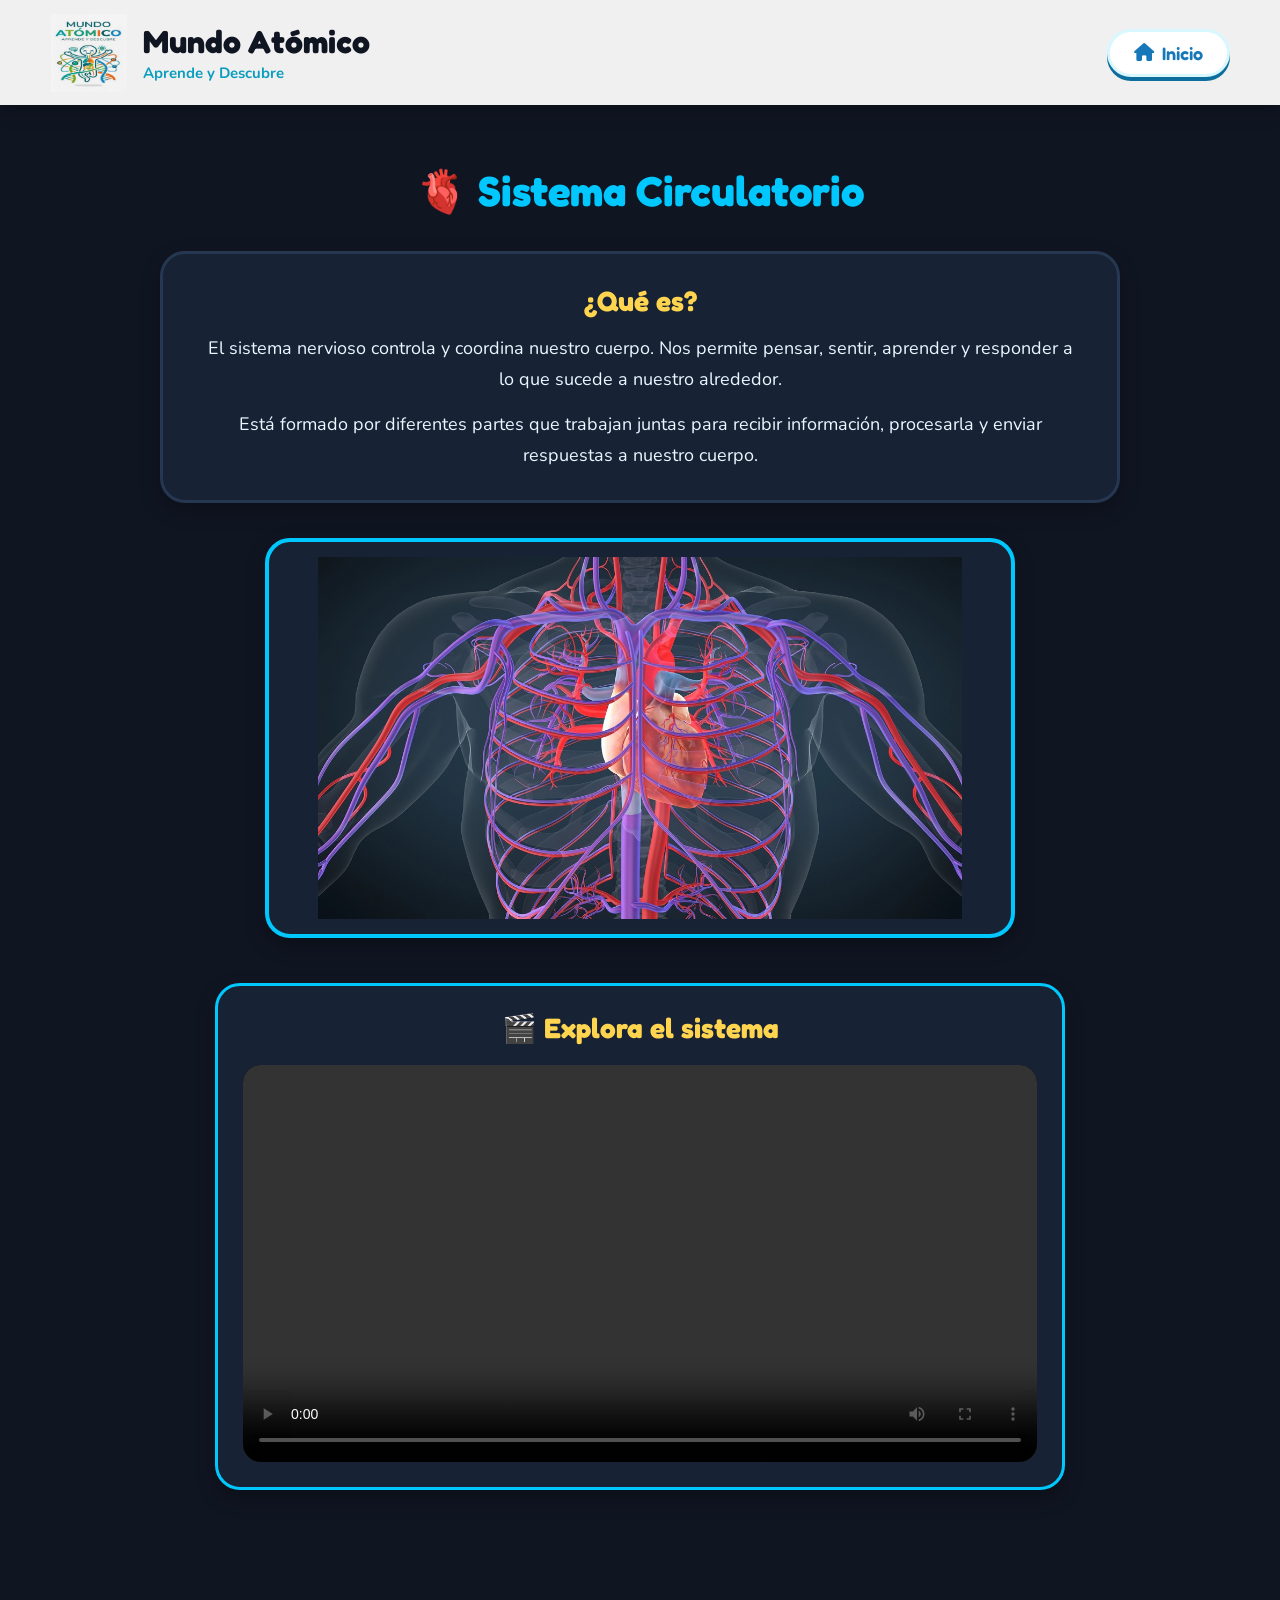
==== circulatorio.html @ d59345c0 "Add files via upload" ====
<!DOCTYPE html>
<html lang="es">

<head>

    <meta charset="UTF-8">

    <meta name="viewport" content="width=device-width, initial-scale=1.0">

    <title>Sistema Circulatorio | Mundo Atómico</title>

    <link rel="stylesheet" href="circulatorio.css">

    <!-- Font Awesome -->
    <link rel="stylesheet"
        href="https://cdnjs.cloudflare.com/ajax/libs/font-awesome/6.5.2/css/all.min.css">

    <!-- Fuentes -->
    <link rel="preconnect" href="https://fonts.googleapis.com">

    <link rel="preconnect"
        href="https://fonts.gstatic.com"
        crossorigin>

    <link href="https://fonts.googleapis.com/css2?family=Fredoka:wght@400;500;600;700&family=Nunito:wght@400;500;600;700;800&display=swap"
        rel="stylesheet">

</head>


<body>


<!-- =========================================
                HEADER
========================================= -->

<header>

    <!-- Logo -->

    <div class="logo">

        <img
            src="Imagenes/Mundo Atomico Logo.jpeg"
            alt="Logo de Mundo Atómico"
        >

        <div class="titulo">

            <h1>Mundo Atómico</h1>

            <p>Aprende y Descubre</p>

        </div>

    </div>


    <!-- Botón Inicio -->

    <a href="index.html" class="boton-inicio">

        <i class="fa-solid fa-house"></i>

        Inicio

    </a>


</header>



<!-- =========================================
             CONTENIDO PRINCIPAL
========================================= -->

<main class="contenido-sistema">


    <!-- Título -->

    <h2>🫀 Sistema Circulatorio</h2>


    <!-- Descripción -->

    <section class="descripcion-sistema">

        <h3>¿Qué es?</h3>

        <p>

            El sistema nervioso controla y coordina nuestro cuerpo.
            Nos permite pensar, sentir, aprender y responder a lo que
            sucede a nuestro alrededor.

        </p>

        <p>

            Está formado por diferentes partes que trabajan juntas
            para recibir información, procesarla y enviar respuestas
            a nuestro cuerpo.

        </p>

    </section>


    <!-- Espacio para imagen -->

    <section class="imagen-sistema">

        <img
            src="Imagenes/Sistema-circulatorio.jpg"
            alt="Sistema Nervioso"
        >

    </section>

    <section class="recurso-sistema">

    <h3>🎬 Explora el sistema</h3>

    <div class="video-contenedor">

        <video controls>
            <source src="Imagenes/EL SISTEMA CIRCULATORIO _ Vídeos Educativos para Niños de Primaria _ Happy Learning.mp4" type="video/mp4">

            Tu navegador no puede reproducir este video.
        </video>

    </div>

</section>


</main>


</body>

</html>
---- circulatorio.css ----
/* =========================================
        CONFIGURACIÓN GENERAL
========================================= */

* {
    margin: 0;
    padding: 0;
    box-sizing: border-box;
}


body {

    background: #101522;

    color: white;

    font-family: 'Nunito', Arial, sans-serif;

    overflow-x: hidden;

}


/* =========================================
                HEADER
========================================= */

header{

    width: 100%;

    height: 105px;

    background: #F0F0F0;

    display: flex;

    align-items: center;

    justify-content: space-between;

    padding: 10px 50px;

    box-shadow:
        0 4px 18px rgba(0,0,0,.3);

    position: sticky;

    top: 0;

    z-index: 1000;

}


/* =========================================
             LOGO + TÍTULO
========================================= */

.logo{

    display: flex;

    align-items: center;

}


.logo img{

    width: 78px;

    height: 78px;

    object-fit: contain;

    margin-right: 15px;

}


.titulo h1{

    font-family: 'Fredoka', sans-serif;

    color: #101522;

    font-size: 32px;

}


.titulo p{

    font-family: 'Nunito', sans-serif;

    color: #0D9DBE;

    font-size: 15px;

    font-weight: 700;

    margin-top: 2px;

}


/* =========================================
                BOTÓN INICIO
========================================= */

.boton-inicio {

    display: flex;

    align-items: center;

    justify-content: center;

    gap: 8px;

    padding: 10px 24px;

    background: white;

    color: #1678B8;

    text-decoration: none;

    font-family: 'Fredoka', sans-serif;

    font-size: 18px;

    font-weight: 600;

    border-radius: 25px;

    border: 3px solid #D9F7FF;

    box-shadow:
        0 4px 0 #0D6E9E;

    transition: all 0.2s ease;

}


.boton-inicio:hover {

    background: #FFD54F;

    color: #172033;

    border-color: #E8B600;

    transform: translateY(-3px);

    box-shadow:
        0 7px 0 #B88600;

}


.boton-inicio:active {

    transform: translateY(1px);

    box-shadow:
        0 2px 0 #B88600;

}


/* =========================================
           CONTENIDO PRINCIPAL
========================================= */

.contenido-sistema {

    width: 90%;

    max-width: 1000px;

    margin: 0 auto;

    padding: 60px 20px 80px;

    text-align: center;

}


/* =========================================
                 TÍTULO
========================================= */

.contenido-sistema > h2 {

    font-family: 'Fredoka', sans-serif;

    font-size: 42px;

    color: #00C8FF;

    margin-bottom: 35px;

}


/* =========================================
              DESCRIPCIÓN
========================================= */

.descripcion-sistema {

    background: #182235;

    border: 3px solid #263751;

    border-radius: 25px;

    padding: 30px 35px;

    margin-bottom: 35px;

    box-shadow:
        0 8px 20px rgba(0, 0, 0, 0.25);

}


.descripcion-sistema h3 {

    font-family: 'Fredoka', sans-serif;

    font-size: 28px;

    color: #FFD54F;

    margin-bottom: 15px;

}


.descripcion-sistema p {

    color: #EAF7FF;

    font-size: 18px;

    line-height: 1.7;

    margin-bottom: 15px;

}


.descripcion-sistema p:last-child {

    margin-bottom: 0;

}


/* =========================================
              ESPACIO PARA IMAGEN
========================================= */

.imagen-sistema {

    width: 100%;

    max-width: 750px;

    height: 400px;

    margin: 0 auto 45px;

    padding: 15px;

    background: #182235;

    border: 4px solid #00C8FF;

    border-radius: 25px;

    display: flex;

    align-items: center;

    justify-content: center;

    overflow: hidden;

    box-shadow:
        0 8px 20px rgba(0, 0, 0, 0.3);

}


.imagen-sistema img {

    width: 100%;

    height: 100%;

    object-fit: contain;

    border-radius: 15px;

    transition: transform 0.3s ease;

}


.imagen-sistema img:hover {

    transform: scale(1.04);

}


/* =========================================
              INFORMACIÓN EXTRA
========================================= */

.informacion-extra {

    background: #182235;

    border: 3px solid #FFD54F;

    border-radius: 25px;

    padding: 30px;

    box-shadow:
        0 8px 20px rgba(0, 0, 0, 0.25);

}


.informacion-extra h3 {

    font-family: 'Fredoka', sans-serif;

    font-size: 28px;

    color: #FFD54F;

    margin-bottom: 15px;

}


.informacion-extra p {

    font-size: 18px;

    line-height: 1.7;

    color: #EAF7FF;

}


/* =========================================
              RESPONSIVE
========================================= */

@media (max-width: 700px) {

    header {

        padding: 12px 20px;

    }


    .logo img {

        width: 55px;

        height: 55px;

    }


    .titulo h1 {

        font-size: 25px;

    }


    .titulo p {

        font-size: 13px;

    }


    .boton-inicio {

        padding: 8px 15px;

        font-size: 15px;

    }


    .contenido-sistema {

        width: 95%;

        padding-top: 40px;

    }


    .contenido-sistema > h2 {

        font-size: 32px;

    }


    .descripcion-sistema {

        padding: 25px 20px;

    }


    .descripcion-sistema p {

        font-size: 16px;

    }


    .imagen-sistema {

        height: 280px;

    }

}


@media (max-width: 500px) {

    header {

        flex-direction: column;

        gap: 12px;

        text-align: center;

    }


    .logo {

        justify-content: center;

    }


    .contenido-sistema > h2 {

        font-size: 28px;

    }


    .imagen-sistema {

        height: 230px;

    }

}

/* =========================================
            MODELO 3D
========================================= */

.modelo-3d {
    width: 100%;
    max-width: 850px;

    margin: 40px auto;

    padding: 25px;

    background: #182235;

    border: 3px solid #00C8FF;

    border-radius: 25px;

    box-shadow: 0 8px 20px rgba(0, 0, 0, 0.3);

    text-align: center;
}

.modelo-3d h3 {
    font-family: 'Fredoka', sans-serif;

    color: #FFD54F;

    font-size: 27px;

    margin-bottom: 20px;
}

.modelo-3d iframe {
    width: 100%;

    height: 500px;

    border: none;

    border-radius: 18px;

    background: white;
}

/* =========================================
          VIDEO / MODELO 3D
========================================= */

.recurso-sistema {

    width: 100%;
    max-width: 850px;

    margin: 40px auto;

    padding: 25px;

    background: #182235;

    border: 3px solid #00C8FF;

    border-radius: 25px;

    box-shadow: 0 8px 20px rgba(0, 0, 0, 0.3);

    text-align: center;
}


.recurso-sistema h3 {

    font-family: 'Fredoka', sans-serif;

    color: #FFD54F;

    font-size: 28px;

    margin-bottom: 20px;
}


/* VIDEO */

.video-contenedor {

    width: 100%;

    border-radius: 18px;

    overflow: hidden;

    background: #000;

}


.video-contenedor video {

    display: block;

    width: 100%;

    max-height: 500px;

    object-fit: contain;
}
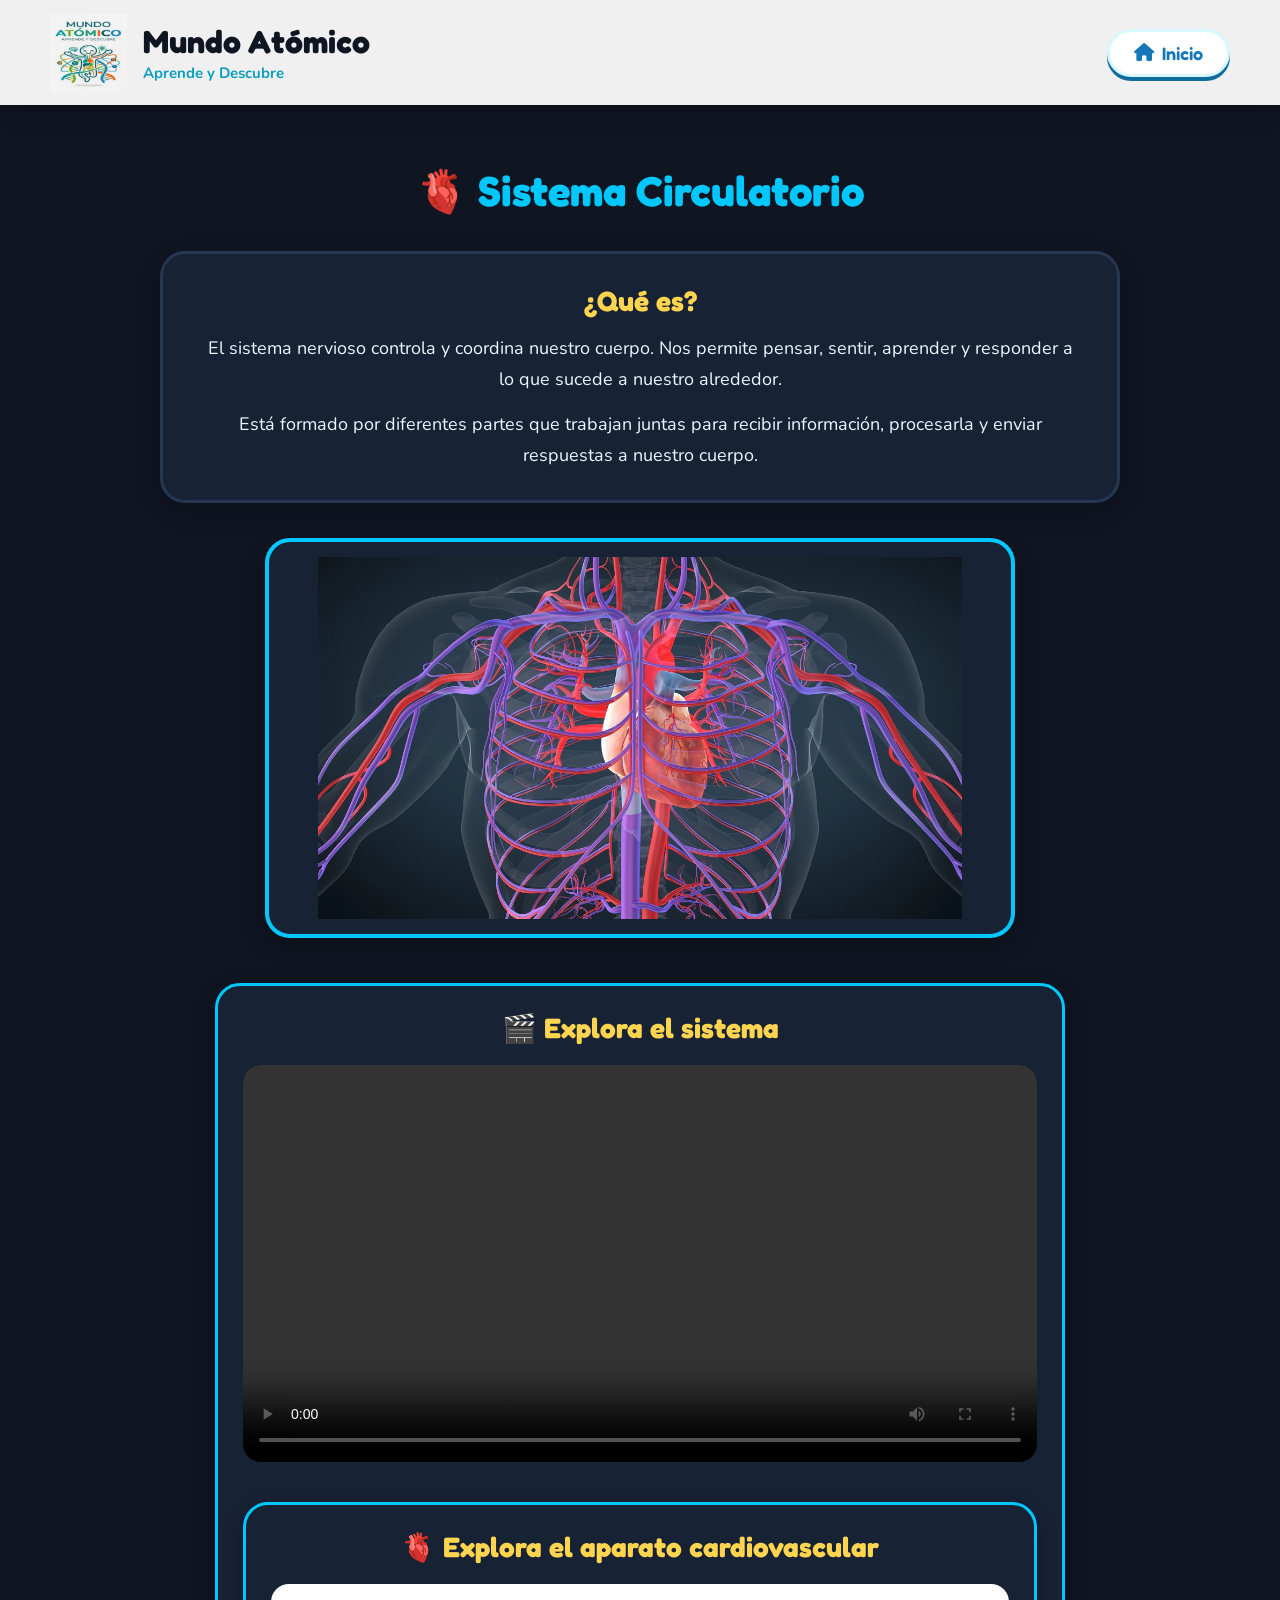
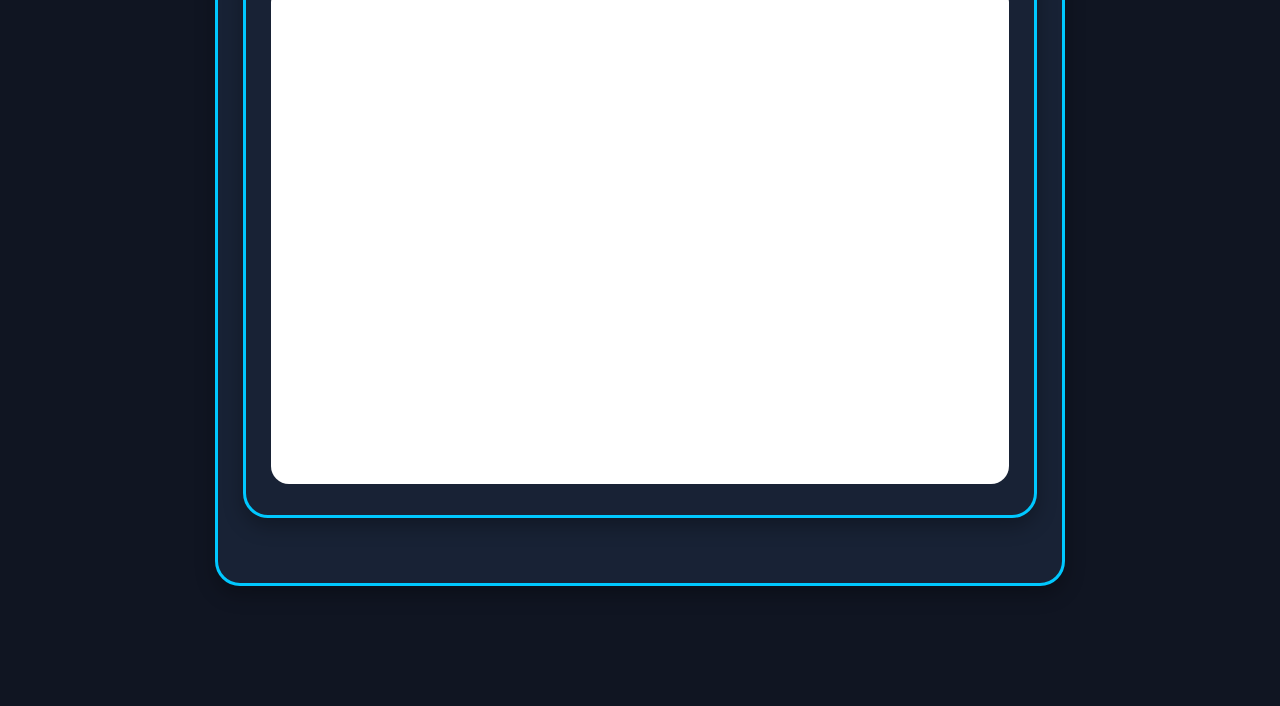
==== commit fd189069: "Add files via upload" ====
--- a/circulatorio.html
+++ b/circulatorio.html
@@ -134,6 +134,16 @@
 
     </div>
 
+    <section class="modelo-3d">
+
+    <h3>🫀 Explora el aparato cardiovascular</h3>
+
+    <iframe
+        src="https://www.msdmanuals.com/es/hogar/multimedia/3dmodel/aparato-cardiovascular"
+        title="Modelo 3D del aparato cardiovascular"
+        allowfullscreen>
+    </iframe>
+
 </section>
 
 
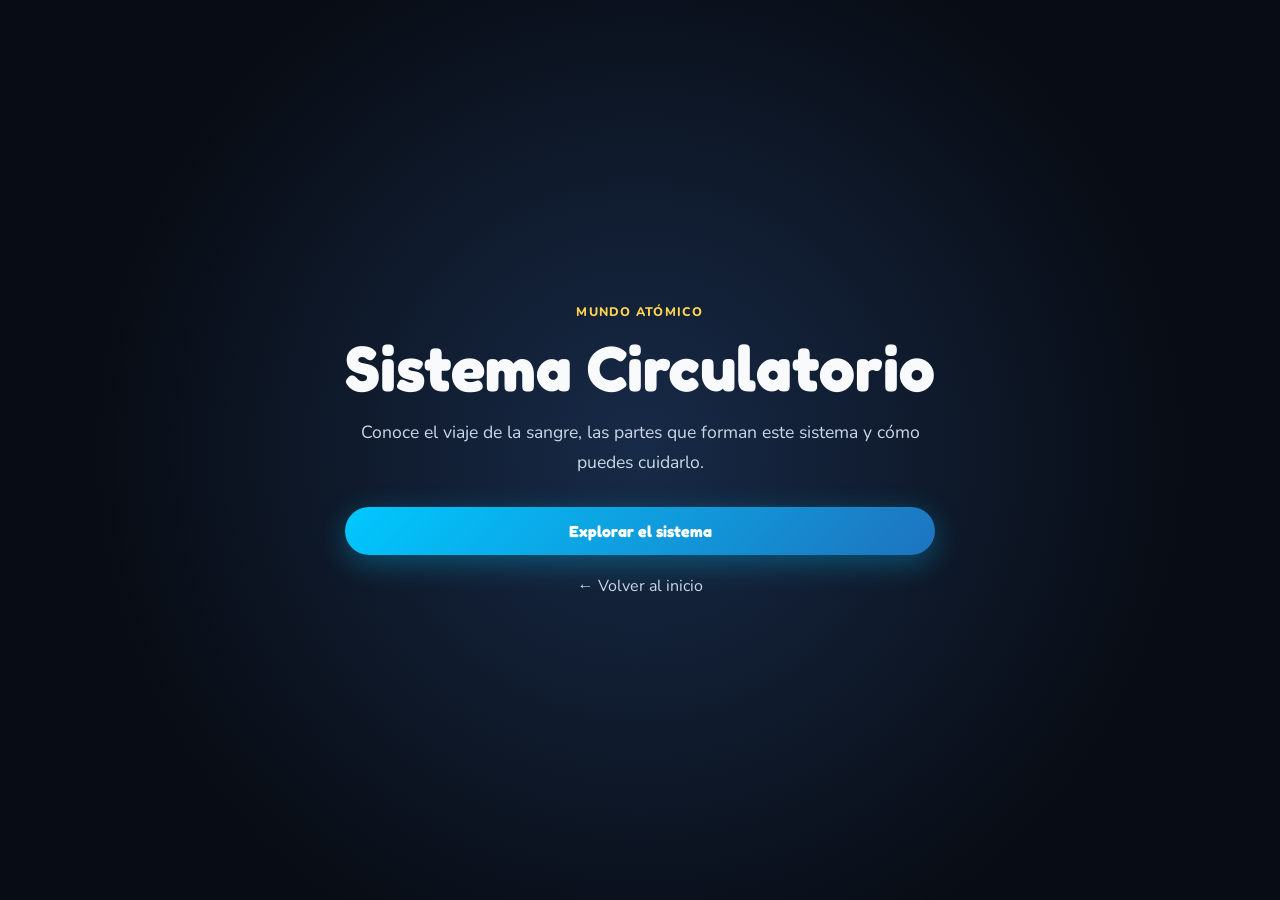
==== commit f5f2d8a9: "Add files via upload" ====
--- a/circulatorio.html
+++ b/circulatorio.html
@@ -1,155 +1,169 @@
-<!DOCTYPE html>
-<html lang="es">
-
-<head>
-
-    <meta charset="UTF-8">
-
-    <meta name="viewport" content="width=device-width, initial-scale=1.0">
-
-    <title>Sistema Circulatorio | Mundo Atómico</title>
-
-    <link rel="stylesheet" href="circulatorio.css">
-
-    <!-- Font Awesome -->
-    <link rel="stylesheet"
-        href="https://cdnjs.cloudflare.com/ajax/libs/font-awesome/6.5.2/css/all.min.css">
-
-    <!-- Fuentes -->
-    <link rel="preconnect" href="https://fonts.googleapis.com">
-
-    <link rel="preconnect"
-        href="https://fonts.gstatic.com"
-        crossorigin>
-
-    <link href="https://fonts.googleapis.com/css2?family=Fredoka:wght@400;500;600;700&family=Nunito:wght@400;500;600;700;800&display=swap"
-        rel="stylesheet">
-
-</head>
-
-
-<body>
-
-
-<!-- =========================================
-                HEADER
-========================================= -->
-
-<header>
-
-    <!-- Logo -->
-
-    <div class="logo">
-
-        <img
-            src="Imagenes/Mundo Atomico Logo.jpeg"
-            alt="Logo de Mundo Atómico"
-        >
-
-        <div class="titulo">
-
-            <h1>Mundo Atómico</h1>
-
-            <p>Aprende y Descubre</p>
-
-        </div>
-
-    </div>
-
-
-    <!-- Botón Inicio -->
-
-    <a href="index.html" class="boton-inicio">
-
-        <i class="fa-solid fa-house"></i>
-
-        Inicio
-
-    </a>
-
-
-</header>
-
-
-
-<!-- =========================================
-             CONTENIDO PRINCIPAL
-========================================= -->
-
-<main class="contenido-sistema">
-
-
-    <!-- Título -->
-
-    <h2>🫀 Sistema Circulatorio</h2>
-
-
-    <!-- Descripción -->
-
-    <section class="descripcion-sistema">
-
-        <h3>¿Qué es?</h3>
-
-        <p>
-
-            El sistema nervioso controla y coordina nuestro cuerpo.
-            Nos permite pensar, sentir, aprender y responder a lo que
-            sucede a nuestro alrededor.
-
-        </p>
-
-        <p>
-
-            Está formado por diferentes partes que trabajan juntas
-            para recibir información, procesarla y enviar respuestas
-            a nuestro cuerpo.
-
-        </p>
-
-    </section>
-
-
-    <!-- Espacio para imagen -->
-
-    <section class="imagen-sistema">
-
-        <img
-            src="Imagenes/Sistema-circulatorio.jpg"
-            alt="Sistema Nervioso"
-        >
-
-    </section>
-
-    <section class="recurso-sistema">
-
-    <h3>🎬 Explora el sistema</h3>
-
-    <div class="video-contenedor">
-
-        <video controls>
-            <source src="Imagenes/EL SISTEMA CIRCULATORIO _ Vídeos Educativos para Niños de Primaria _ Happy Learning.mp4" type="video/mp4">
-
-            Tu navegador no puede reproducir este video.
-        </video>
-
-    </div>
-
-    <section class="modelo-3d">
-
-    <h3>🫀 Explora el aparato cardiovascular</h3>
-
-    <iframe
-        src="https://www.msdmanuals.com/es/hogar/multimedia/3dmodel/aparato-cardiovascular"
-        title="Modelo 3D del aparato cardiovascular"
-        allowfullscreen>
-    </iframe>
-
-</section>
-
-
-</main>
-
-
-</body>
-
+<!DOCTYPE html>
+<html lang="es">
+<head>
+    <meta charset="UTF-8">
+    <meta name="viewport" content="width=device-width, initial-scale=1.0">
+    <title>Sistema Circulatorio | Mundo Atómico</title>
+    <link rel="stylesheet" href="circulatorio.css">
+    <link rel="preconnect" href="https://fonts.googleapis.com">
+    <link rel="preconnect" href="https://fonts.gstatic.com" crossorigin>
+    <link href="https://fonts.googleapis.com/css2?family=Fredoka:wght@400;500;600;700&family=Nunito:wght@400;600;700;800&display=swap" rel="stylesheet">
+</head>
+<body>
+    <section id="welcome-screen" aria-labelledby="welcome-title">
+        <p class="eyebrow">Mundo Atómico</p>
+        <h1 id="welcome-title">Sistema Circulatorio</h1>
+        <p>Conoce el viaje de la sangre, las partes que forman este sistema y cómo puedes cuidarlo.</p>
+        <button class="btn-launch" type="button" onclick="openCirculatorySystem()">Explorar el sistema</button>
+        <a class="home-link" href="index.html">← Volver al inicio</a>
+    </section>
+
+    <main id="main-interface" aria-hidden="true">
+        <header class="site-header">
+            <a class="brand" href="index.html">
+                <img src="Imagenes/Mundo Atomico Logo.jpeg" alt="">
+                <span>
+                    <strong>Mundo Atómico</strong>
+                    <small>Aprende y descubre</small>
+                </span>
+            </a>
+
+            <a class="btn-home" href="index.html">Inicio</a>
+        </header>
+
+        <div class="content-body">
+            <section class="title-block full-width">
+                <p class="eyebrow">Sistema del cuerpo humano</p>
+                <h1>🫀 Sistema Circulatorio</h1>
+                <p>Una red de transporte que lleva oxígeno y nutrientes a cada parte de tu cuerpo.</p>
+            </section>
+
+            <section class="card">
+                <h2>¿Qué es?</h2>
+                <p>
+                    Es el sistema formado por el corazón, la sangre y los vasos sanguíneos.
+                    Trabajan en equipo para transportar sustancias importantes por todo el cuerpo.
+                </p>
+            </section>
+
+            <section class="card">
+                <h2>¿Cómo funciona?</h2>
+                <p>
+                    El corazón bombea la sangre hacia los pulmones para recibir oxígeno y después
+                    la impulsa al resto del cuerpo. Las venas la ayudan a regresar al corazón.
+                </p>
+            </section>
+
+            <section class="card full-width">
+                <h2>Partes y funciones principales</h2>
+
+                <div class="parts-grid">
+                    <article class="part-item">
+                        <h3>Corazón</h3>
+                        <p>Es el músculo que bombea la sangre sin detenerse.</p>
+                    </article>
+
+                    <article class="part-item">
+                        <h3>Arterias</h3>
+                        <p>Llevan la sangre desde el corazón hacia los órganos y tejidos.</p>
+                    </article>
+
+                    <article class="part-item">
+                        <h3>Venas</h3>
+                        <p>Devuelven la sangre al corazón después de recorrer el cuerpo.</p>
+                    </article>
+
+                    <article class="part-item">
+                        <h3>Sangre</h3>
+                        <p>Transporta oxígeno, nutrientes y ayuda a proteger el organismo.</p>
+                    </article>
+                </div>
+            </section>
+
+            <section class="card media-card">
+                <h2>Imagen del sistema</h2>
+
+                <img
+                    class="system-image"
+                    src="Imagenes/Sistema-circulatorio.jpg"
+                    alt="Ilustración del sistema circulatorio"
+                >
+            </section>
+
+            <section class="card media-card">
+                <h2>Video educativo</h2>
+
+                <video controls preload="metadata">
+                    <source
+                        src="Imagenes/EL SISTEMA CIRCULATORIO _ Vídeos Educativos para Niños de Primaria _ Happy Learning.mp4"
+                        type="video/mp4"
+                    >
+                    Tu navegador no puede reproducir este video.
+                </video>
+            </section>
+
+            <section class="card full-width game-card">
+                <h2>Zona de juego</h2>
+
+                <div class="game-placeholder">
+                    <span>🎮</span>
+
+                    <div>
+                        <h3>Próximamente: pon a prueba lo aprendido</h3>
+                        <p>
+                            Este espacio está preparado para agregar un juego, por ejemplo,
+                            uno de preguntas o de relacionar las partes del sistema circulatorio.
+                        </p>
+                    </div>
+                </div>
+            </section>
+
+            <section class="card full-width">
+                <h2>Cómo cuidarlo</h2>
+
+                <ul class="care-list">
+                    <li>Haz actividad física con frecuencia.</li>
+                    <li>Prefiere alimentos variados, frutas y verduras.</li>
+                    <li>Bebe suficiente agua durante el día.</li>
+                    <li>Evita el consumo de tabaco.</li>
+                </ul>
+            </section>
+        </div>
+
+        <footer>
+            <button class="btn-back" type="button" onclick="closeCirculatorySystem()">
+                Cerrar sección
+            </button>
+        </footer>
+    </main>
+
+    <script>
+        function openCirculatorySystem() {
+            document.getElementById("welcome-screen").classList.add("hidden");
+
+            const main = document.getElementById("main-interface");
+            main.classList.add("active");
+            main.setAttribute("aria-hidden", "false");
+
+            window.scrollTo({
+                top: 0,
+                behavior: "smooth"
+            });
+        }
+
+        function closeCirculatorySystem() {
+            const main = document.getElementById("main-interface");
+
+            main.classList.remove("active");
+            main.setAttribute("aria-hidden", "true");
+
+            document.getElementById("welcome-screen").classList.remove("hidden");
+
+            window.scrollTo({
+                top: 0,
+                behavior: "smooth"
+            });
+        }
+    </script>
+</body>
 </html>
--- a/circulatorio.css
+++ b/circulatorio.css
@@ -1,593 +1,375 @@
-/* =========================================
-        CONFIGURACIÓN GENERAL
-========================================= */
-
-* {
-    margin: 0;
-    padding: 0;
-    box-sizing: border-box;
-}
-
-
-body {
-
-    background: #101522;
-
-    color: white;
-
-    font-family: 'Nunito', Arial, sans-serif;
-
-    overflow-x: hidden;
-
-}
-
-
-/* =========================================
-                HEADER
-========================================= */
-
-header{
-
-    width: 100%;
-
-    height: 105px;
-
-    background: #F0F0F0;
-
-    display: flex;
-
-    align-items: center;
-
-    justify-content: space-between;
-
-    padding: 10px 50px;
-
-    box-shadow:
-        0 4px 18px rgba(0,0,0,.3);
-
-    position: sticky;
-
-    top: 0;
-
-    z-index: 1000;
-
-}
-
-
-/* =========================================
-             LOGO + TÍTULO
-========================================= */
-
-.logo{
-
-    display: flex;
-
-    align-items: center;
-
-}
-
-
-.logo img{
-
-    width: 78px;
-
-    height: 78px;
-
-    object-fit: contain;
-
-    margin-right: 15px;
-
-}
-
-
-.titulo h1{
-
-    font-family: 'Fredoka', sans-serif;
-
-    color: #101522;
-
-    font-size: 32px;
-
-}
-
-
-.titulo p{
-
-    font-family: 'Nunito', sans-serif;
-
-    color: #0D9DBE;
-
-    font-size: 15px;
-
-    font-weight: 700;
-
-    margin-top: 2px;
-
-}
-
-
-/* =========================================
-                BOTÓN INICIO
-========================================= */
-
-.boton-inicio {
-
-    display: flex;
-
-    align-items: center;
-
-    justify-content: center;
-
-    gap: 8px;
-
-    padding: 10px 24px;
-
-    background: white;
-
-    color: #1678B8;
-
-    text-decoration: none;
-
-    font-family: 'Fredoka', sans-serif;
-
-    font-size: 18px;
-
-    font-weight: 600;
-
-    border-radius: 25px;
-
-    border: 3px solid #D9F7FF;
-
-    box-shadow:
-        0 4px 0 #0D6E9E;
-
-    transition: all 0.2s ease;
-
-}
-
-
-.boton-inicio:hover {
-
-    background: #FFD54F;
-
-    color: #172033;
-
-    border-color: #E8B600;
-
-    transform: translateY(-3px);
-
-    box-shadow:
-        0 7px 0 #B88600;
-
-}
-
-
-.boton-inicio:active {
-
-    transform: translateY(1px);
-
-    box-shadow:
-        0 2px 0 #B88600;
-
-}
-
-
-/* =========================================
-           CONTENIDO PRINCIPAL
-========================================= */
-
-.contenido-sistema {
-
-    width: 90%;
-
-    max-width: 1000px;
-
-    margin: 0 auto;
-
-    padding: 60px 20px 80px;
-
-    text-align: center;
-
-}
-
-
-/* =========================================
-                 TÍTULO
-========================================= */
-
-.contenido-sistema > h2 {
-
-    font-family: 'Fredoka', sans-serif;
-
-    font-size: 42px;
-
-    color: #00C8FF;
-
-    margin-bottom: 35px;
-
-}
-
-
-/* =========================================
-              DESCRIPCIÓN
-========================================= */
-
-.descripcion-sistema {
-
-    background: #182235;
-
-    border: 3px solid #263751;
-
-    border-radius: 25px;
-
-    padding: 30px 35px;
-
-    margin-bottom: 35px;
-
-    box-shadow:
-        0 8px 20px rgba(0, 0, 0, 0.25);
-
-}
-
-
-.descripcion-sistema h3 {
-
-    font-family: 'Fredoka', sans-serif;
-
-    font-size: 28px;
-
-    color: #FFD54F;
-
-    margin-bottom: 15px;
-
-}
-
-
-.descripcion-sistema p {
-
-    color: #EAF7FF;
-
-    font-size: 18px;
-
-    line-height: 1.7;
-
-    margin-bottom: 15px;
-
-}
-
-
-.descripcion-sistema p:last-child {
-
-    margin-bottom: 0;
-
-}
-
-
-/* =========================================
-              ESPACIO PARA IMAGEN
-========================================= */
-
-.imagen-sistema {
-
-    width: 100%;
-
-    max-width: 750px;
-
-    height: 400px;
-
-    margin: 0 auto 45px;
-
-    padding: 15px;
-
-    background: #182235;
-
-    border: 4px solid #00C8FF;
-
-    border-radius: 25px;
-
-    display: flex;
-
-    align-items: center;
-
-    justify-content: center;
-
-    overflow: hidden;
-
-    box-shadow:
-        0 8px 20px rgba(0, 0, 0, 0.3);
-
-}
-
-
-.imagen-sistema img {
-
-    width: 100%;
-
-    height: 100%;
-
-    object-fit: contain;
-
-    border-radius: 15px;
-
-    transition: transform 0.3s ease;
-
-}
-
-
-.imagen-sistema img:hover {
-
-    transform: scale(1.04);
-
-}
-
-
-/* =========================================
-              INFORMACIÓN EXTRA
-========================================= */
-
-.informacion-extra {
-
-    background: #182235;
-
-    border: 3px solid #FFD54F;
-
-    border-radius: 25px;
-
-    padding: 30px;
-
-    box-shadow:
-        0 8px 20px rgba(0, 0, 0, 0.25);
-
-}
-
-
-.informacion-extra h3 {
-
-    font-family: 'Fredoka', sans-serif;
-
-    font-size: 28px;
-
-    color: #FFD54F;
-
-    margin-bottom: 15px;
-
-}
-
-
-.informacion-extra p {
-
-    font-size: 18px;
-
-    line-height: 1.7;
-
-    color: #EAF7FF;
-
-}
-
-
-/* =========================================
-              RESPONSIVE
-========================================= */
-
-@media (max-width: 700px) {
-
-    header {
-
-        padding: 12px 20px;
-
-    }
-
-
-    .logo img {
-
-        width: 55px;
-
-        height: 55px;
-
-    }
-
-
-    .titulo h1 {
-
-        font-size: 25px;
-
-    }
-
-
-    .titulo p {
-
-        font-size: 13px;
-
-    }
-
-
-    .boton-inicio {
-
-        padding: 8px 15px;
-
-        font-size: 15px;
-
-    }
-
-
-    .contenido-sistema {
-
-        width: 95%;
-
-        padding-top: 40px;
-
-    }
-
-
-    .contenido-sistema > h2 {
-
-        font-size: 32px;
-
-    }
-
-
-    .descripcion-sistema {
-
-        padding: 25px 20px;
-
-    }
-
-
-    .descripcion-sistema p {
-
-        font-size: 16px;
-
-    }
-
-
-    .imagen-sistema {
-
-        height: 280px;
-
-    }
-
-}
-
-
-@media (max-width: 500px) {
-
-    header {
-
-        flex-direction: column;
-
-        gap: 12px;
-
-        text-align: center;
-
-    }
-
-
-    .logo {
-
-        justify-content: center;
-
-    }
-
-
-    .contenido-sistema > h2 {
-
-        font-size: 28px;
-
-    }
-
-
-    .imagen-sistema {
-
-        height: 230px;
-
-    }
-
-}
-
-/* =========================================
-            MODELO 3D
-========================================= */
-
-.modelo-3d {
-    width: 100%;
-    max-width: 850px;
-
-    margin: 40px auto;
-
-    padding: 25px;
-
-    background: #182235;
-
-    border: 3px solid #00C8FF;
-
-    border-radius: 25px;
-
-    box-shadow: 0 8px 20px rgba(0, 0, 0, 0.3);
-
-    text-align: center;
-}
-
-.modelo-3d h3 {
-    font-family: 'Fredoka', sans-serif;
-
-    color: #FFD54F;
-
-    font-size: 27px;
-
-    margin-bottom: 20px;
-}
-
-.modelo-3d iframe {
-    width: 100%;
-
-    height: 500px;
-
-    border: none;
-
-    border-radius: 18px;
-
-    background: white;
-}
-
-/* =========================================
-          VIDEO / MODELO 3D
-========================================= */
-
-.recurso-sistema {
-
-    width: 100%;
-    max-width: 850px;
-
-    margin: 40px auto;
-
-    padding: 25px;
-
-    background: #182235;
-
-    border: 3px solid #00C8FF;
-
-    border-radius: 25px;
-
-    box-shadow: 0 8px 20px rgba(0, 0, 0, 0.3);
-
-    text-align: center;
-}
-
-
-.recurso-sistema h3 {
-
-    font-family: 'Fredoka', sans-serif;
-
-    color: #FFD54F;
-
-    font-size: 28px;
-
-    margin-bottom: 20px;
-}
-
-
-/* VIDEO */
-
-.video-contenedor {
-
-    width: 100%;
-
-    border-radius: 18px;
-
-    overflow: hidden;
-
-    background: #000;
-
-}
-
-
-.video-contenedor video {
-
-    display: block;
-
-    width: 100%;
-
-    max-height: 500px;
-
-    object-fit: contain;
-}+:root {
+    --bg: #080c14;
+    --surface: rgba(19, 31, 50, 0.9);
+    --cyan: #00c8ff;
+    --blue: #1e73be;
+    --yellow: #ffd54f;
+    --text: #f8fafc;
+    --muted: #c9d8e8;
+    --border: rgba(255, 255, 255, 0.13);
+}
+
+.empty-media {
+    display: grid;
+    place-items: center;
+    min-height: 220px;
+    padding: 24px;
+    color: var(--muted);
+    text-align: center;
+    background: #05070c;
+    border: 2px dashed var(--border);
+    border-radius: 12px;
+}
+
+* {
+    box-sizing: border-box;
+}
+
+html {
+    scroll-behavior: smooth;
+}
+
+body {
+    margin: 0;
+    background: var(--bg);
+    color: var(--text);
+    font-family: "Nunito", Arial, sans-serif;
+}
+
+/* Pantalla inicial */
+
+#welcome-screen {
+    position: fixed;
+    inset: 0;
+    z-index: 10;
+
+    display: grid;
+    place-content: center;
+
+    padding: 24px;
+    text-align: center;
+
+    background: radial-gradient(circle at center, #172a47 0%, var(--bg) 70%);
+    transition: opacity 0.45s ease, visibility 0.45s ease;
+}
+
+#welcome-screen.hidden {
+    opacity: 0;
+    visibility: hidden;
+    pointer-events: none;
+}
+
+#welcome-screen h1 {
+    margin: 0 0 12px;
+    font-family: "Fredoka", sans-serif;
+    font-size: clamp(2.3rem, 7vw, 4rem);
+}
+
+#welcome-screen > p:not(.eyebrow) {
+    max-width: 570px;
+    margin: 0 auto 30px;
+    color: var(--muted);
+    font-size: 1.1rem;
+    line-height: 1.65;
+}
+
+.eyebrow {
+    margin: 0 0 9px;
+    color: var(--yellow);
+    font-size: 0.78rem;
+    font-weight: 800;
+    letter-spacing: 0.1em;
+    text-transform: uppercase;
+}
+
+.btn-launch,
+.btn-back,
+.btn-home {
+    border: 0;
+    border-radius: 999px;
+    padding: 14px 28px;
+    font-family: "Fredoka", sans-serif;
+    font-size: 1rem;
+    font-weight: 700;
+    cursor: pointer;
+    text-decoration: none;
+}
+
+.btn-launch {
+    background: linear-gradient(135deg, var(--cyan), var(--blue));
+    color: white;
+    box-shadow: 0 8px 30px rgba(0, 200, 255, 0.32);
+}
+
+.btn-launch:hover {
+    transform: translateY(-2px);
+}
+
+.home-link {
+    margin-top: 20px;
+    color: var(--muted);
+    text-decoration: none;
+}
+
+/* Contenido principal */
+
+#main-interface {
+    display: none;
+    min-height: 100vh;
+}
+
+#main-interface.active {
+    display: flex;
+    flex-direction: column;
+}
+
+.site-header {
+    position: sticky;
+    top: 0;
+    z-index: 5;
+
+    display: flex;
+    align-items: center;
+    justify-content: space-between;
+
+    padding: 12px clamp(18px, 5vw, 52px);
+
+    background: rgba(8, 12, 20, 0.94);
+    border-bottom: 1px solid var(--border);
+    backdrop-filter: blur(12px);
+}
+
+.brand {
+    display: flex;
+    gap: 12px;
+    align-items: center;
+    color: white;
+    text-decoration: none;
+}
+
+.brand img {
+    width: 48px;
+    height: 48px;
+    object-fit: contain;
+    border-radius: 50%;
+}
+
+.brand span {
+    display: grid;
+}
+
+.brand strong {
+    font-family: "Fredoka", sans-serif;
+    font-size: 1.18rem;
+}
+
+.brand small {
+    color: var(--cyan);
+}
+
+.btn-home {
+    padding: 9px 20px;
+    background: var(--yellow);
+    color: var(--bg);
+}
+
+.content-body {
+    width: min(1100px, calc(100% - 40px));
+    margin: 42px auto;
+
+    display: grid;
+    grid-template-columns: repeat(2, minmax(0, 1fr));
+    gap: 25px;
+
+    flex: 1;
+}
+
+.full-width {
+    grid-column: 1 / -1;
+}
+
+.title-block {
+    padding: 0 15px 8px;
+    text-align: center;
+}
+
+.title-block h1 {
+    margin: 0 0 9px;
+    color: var(--cyan);
+    font-family: "Fredoka", sans-serif;
+    font-size: clamp(2rem, 5vw, 3rem);
+}
+
+.title-block > p:last-child {
+    margin: 0;
+    color: var(--muted);
+    font-size: 1.05rem;
+}
+
+/* Tarjetas */
+
+.card {
+    padding: 27px;
+    background: var(--surface);
+    border: 1px solid var(--border);
+    border-radius: 18px;
+    box-shadow: 0 12px 28px rgba(0, 0, 0, 0.28);
+}
+
+.card h2 {
+    margin: 0 0 16px;
+    padding-bottom: 12px;
+    color: var(--cyan);
+    border-bottom: 1px solid var(--border);
+    font-family: "Fredoka", sans-serif;
+    font-size: 1.4rem;
+}
+
+.card p {
+    margin: 0;
+    color: var(--muted);
+    line-height: 1.65;
+}
+
+.parts-grid {
+    display: grid;
+    grid-template-columns: repeat(auto-fit, minmax(190px, 1fr));
+    gap: 15px;
+}
+
+.part-item {
+    padding: 17px;
+    background: rgba(255, 255, 255, 0.035);
+    border: 1px solid var(--border);
+    border-radius: 12px;
+}
+
+.part-item h3 {
+    margin: 0 0 7px;
+    color: var(--yellow);
+    font-family: "Fredoka", sans-serif;
+    font-size: 1.06rem;
+}
+
+.part-item p {
+    font-size: 0.92rem;
+}
+
+/* Imagen y video */
+
+.media-card {
+    overflow: hidden;
+}
+
+.system-image,
+video {
+    display: block;
+    width: 100%;
+    aspect-ratio: 16 / 10;
+    object-fit: contain;
+    background: #05070c;
+    border-radius: 12px;
+}
+
+.system-image {
+    border: 1px solid var(--border);
+}
+
+/* Juego */
+
+.game-placeholder {
+    display: flex;
+    align-items: center;
+    gap: 18px;
+
+    min-height: 140px;
+    padding: 24px;
+
+    background: rgba(255, 213, 79, 0.05);
+    border: 2px dashed rgba(255, 213, 79, 0.65);
+    border-radius: 14px;
+}
+
+.game-placeholder > span {
+    font-size: 3.2rem;
+}
+
+.game-placeholder h3 {
+    margin: 0 0 7px;
+    color: var(--yellow);
+    font-family: "Fredoka", sans-serif;
+    font-size: 1.1rem;
+}
+
+/* Cuidados */
+
+.care-list {
+    display: grid;
+    grid-template-columns: repeat(2, minmax(0, 1fr));
+    gap: 12px 28px;
+
+    margin: 0;
+    padding-left: 20px;
+
+    color: var(--muted);
+    line-height: 1.55;
+}
+
+.care-list li::marker {
+    color: var(--cyan);
+}
+
+/* Pie de página */
+
+footer {
+    padding: 0 20px 44px;
+    text-align: center;
+}
+
+.btn-back {
+    background: transparent;
+    border: 1px solid var(--border);
+    color: var(--muted);
+}
+
+.btn-back:hover {
+    color: white;
+    border-color: var(--cyan);
+}
+
+/* Celular */
+
+@media (max-width: 700px) {
+    .content-body {
+        width: min(100% - 28px, 600px);
+        margin: 28px auto;
+        grid-template-columns: 1fr;
+        gap: 17px;
+    }
+
+    .card {
+        padding: 20px;
+    }
+
+    .site-header {
+        padding: 10px 15px;
+    }
+
+    .brand img {
+        width: 40px;
+        height: 40px;
+    }
+
+    .care-list {
+        grid-template-columns: 1fr;
+    }
+
+    .game-placeholder {
+        flex-direction: column;
+        align-items: flex-start;
+    }
+
+    .btn-home {
+        padding: 8px 14px;
+    }
+}
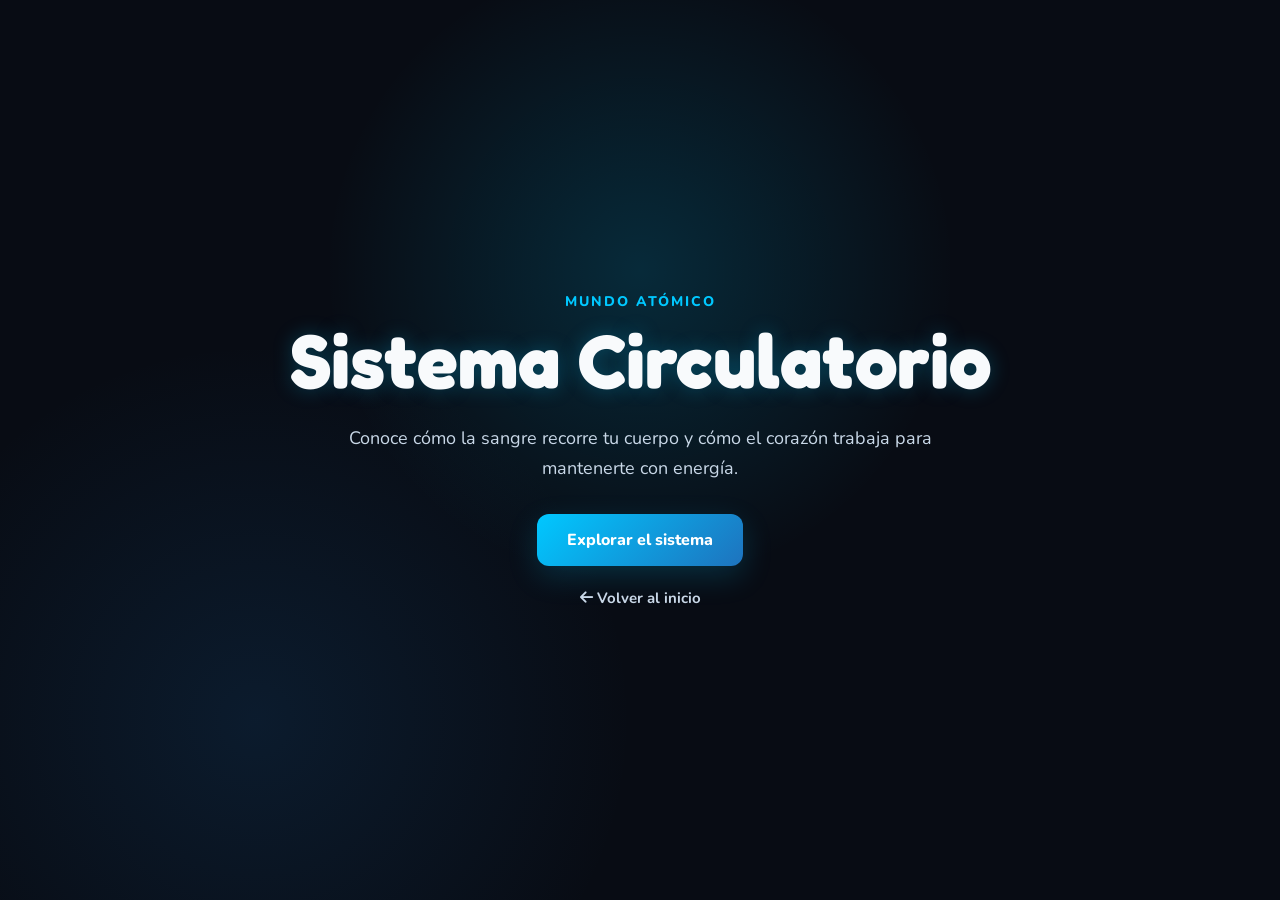
==== commit 3101e842: "Add files via upload" ====
--- a/circulatorio.html
+++ b/circulatorio.html
@@ -3,167 +3,405 @@
 <head>
     <meta charset="UTF-8">
     <meta name="viewport" content="width=device-width, initial-scale=1.0">
+
     <title>Sistema Circulatorio | Mundo Atómico</title>
+
     <link rel="stylesheet" href="circulatorio.css">
+
+    <!-- Font Awesome -->
+    <link rel="stylesheet"
+        href="https://cdnjs.cloudflare.com/ajax/libs/font-awesome/6.5.2/css/all.min.css">
+
     <link rel="preconnect" href="https://fonts.googleapis.com">
     <link rel="preconnect" href="https://fonts.gstatic.com" crossorigin>
-    <link href="https://fonts.googleapis.com/css2?family=Fredoka:wght@400;500;600;700&family=Nunito:wght@400;600;700;800&display=swap" rel="stylesheet">
+
+    <link href="https://fonts.googleapis.com/css2?family=Fredoka:wght@400;500;600;700&family=Nunito:wght@400;600;700;800&display=swap"
+        rel="stylesheet">
 </head>
+
 <body>
-    <section id="welcome-screen" aria-labelledby="welcome-title">
-        <p class="eyebrow">Mundo Atómico</p>
-        <h1 id="welcome-title">Sistema Circulatorio</h1>
-        <p>Conoce el viaje de la sangre, las partes que forman este sistema y cómo puedes cuidarlo.</p>
-        <button class="btn-launch" type="button" onclick="openCirculatorySystem()">Explorar el sistema</button>
-        <a class="home-link" href="index.html">← Volver al inicio</a>
-    </section>
-
-    <main id="main-interface" aria-hidden="true">
-        <header class="site-header">
-            <a class="brand" href="index.html">
-                <img src="Imagenes/Mundo Atomico Logo.jpeg" alt="">
-                <span>
-                    <strong>Mundo Atómico</strong>
-                    <small>Aprende y descubre</small>
-                </span>
-            </a>
-
-            <a class="btn-home" href="index.html">Inicio</a>
-        </header>
-
-        <div class="content-body">
-            <section class="title-block full-width">
-                <p class="eyebrow">Sistema del cuerpo humano</p>
-                <h1>🫀 Sistema Circulatorio</h1>
-                <p>Una red de transporte que lleva oxígeno y nutrientes a cada parte de tu cuerpo.</p>
-            </section>
-
-            <section class="card">
-                <h2>¿Qué es?</h2>
+
+<section id="welcome-screen" aria-labelledby="welcome-title">
+
+    <p class="eyebrow">Mundo Atómico</p>
+
+    <h1 id="welcome-title">Sistema Circulatorio</h1>
+
+    <p>
+        Conoce cómo la sangre recorre tu cuerpo y cómo el corazón
+        trabaja para mantenerte con energía.
+    </p>
+
+    <button class="btn-launch" type="button"
+        onclick="openCirculatorySystem()">
+        Explorar el sistema
+    </button>
+
+    <a class="home-link" href="index.html">
+        <i class="fa-solid fa-arrow-left"></i>
+        Volver al inicio
+    </a>
+
+</section>
+
+
+<main id="main-interface" aria-hidden="true">
+
+<header class="site-header">
+
+    <a class="brand" href="index.html">
+
+        <img src="Imagenes/Mundo Atomico Logo.jpeg" alt="">
+
+        <span>
+            <strong>Mundo Atómico</strong>
+            <small>Aprende y descubre</small>
+        </span>
+
+    </a>
+
+    <a class="btn-home" href="index.html">
+        <i class="fa-solid fa-house"></i>
+        Inicio
+    </a>
+
+</header>
+
+
+<div class="content-body">
+
+    <section class="title-block full-width">
+
+        <p class="eyebrow">Sistema del cuerpo humano</p>
+
+        <h1>
+            <i class="fa-solid fa-heart-pulse"></i>
+            Sistema Circulatorio
+        </h1>
+
+        <p>
+            Una red de transporte que lleva oxígeno, nutrientes
+            y otras sustancias por todo nuestro cuerpo.
+        </p>
+
+    </section>
+
+
+    <!-- ¿QUÉ ES? -->
+
+    <section class="card">
+
+        <h2>¿Qué es?</h2>
+
+        <p>
+            El sistema circulatorio es el encargado de transportar
+            la sangre por todo el cuerpo. Está formado principalmente
+            por el corazón, la sangre y los vasos sanguíneos.
+        </p>
+
+    </section>
+
+
+    <!-- ¿CÓMO FUNCIONA? -->
+
+    <section class="card">
+
+        <h2>¿Cómo funciona?</h2>
+
+        <p>
+            El corazón bombea la sangre hacia los pulmones para
+            recoger oxígeno. Después, la sangre viaja hacia
+            diferentes partes del cuerpo y lleva el oxígeno
+            y los nutrientes que necesitan las células.
+        </p>
+
+    </section>
+
+
+    <!-- PARTES -->
+
+    <section class="card full-width">
+
+        <h2>Partes principales</h2>
+
+        <div class="parts-grid">
+
+            <article class="part-item">
+
+                <h3>
+                    <i class="fa-solid fa-heart"></i>
+                    Corazón
+                </h3>
+
                 <p>
-                    Es el sistema formado por el corazón, la sangre y los vasos sanguíneos.
-                    Trabajan en equipo para transportar sustancias importantes por todo el cuerpo.
+                    Es un órgano muscular que bombea la sangre
+                    continuamente por todo el cuerpo.
                 </p>
-            </section>
-
-            <section class="card">
-                <h2>¿Cómo funciona?</h2>
+
+            </article>
+
+
+            <article class="part-item">
+
+                <h3>
+                    <i class="fa-solid fa-droplet"></i>
+                    Sangre
+                </h3>
+
                 <p>
-                    El corazón bombea la sangre hacia los pulmones para recibir oxígeno y después
-                    la impulsa al resto del cuerpo. Las venas la ayudan a regresar al corazón.
+                    Transporta oxígeno, nutrientes y otras
+                    sustancias necesarias para el organismo.
                 </p>
-            </section>
-
-            <section class="card full-width">
-                <h2>Partes y funciones principales</h2>
-
-                <div class="parts-grid">
-                    <article class="part-item">
-                        <h3>Corazón</h3>
-                        <p>Es el músculo que bombea la sangre sin detenerse.</p>
-                    </article>
-
-                    <article class="part-item">
-                        <h3>Arterias</h3>
-                        <p>Llevan la sangre desde el corazón hacia los órganos y tejidos.</p>
-                    </article>
-
-                    <article class="part-item">
-                        <h3>Venas</h3>
-                        <p>Devuelven la sangre al corazón después de recorrer el cuerpo.</p>
-                    </article>
-
-                    <article class="part-item">
-                        <h3>Sangre</h3>
-                        <p>Transporta oxígeno, nutrientes y ayuda a proteger el organismo.</p>
-                    </article>
-                </div>
-            </section>
-
-            <section class="card media-card">
-                <h2>Imagen del sistema</h2>
-
-                <img
-                    class="system-image"
-                    src="Imagenes/Sistema-circulatorio.jpg"
-                    alt="Ilustración del sistema circulatorio"
-                >
-            </section>
-
-            <section class="card media-card">
-                <h2>Video educativo</h2>
-
-                <video controls preload="metadata">
-                    <source
-                        src="Imagenes/EL SISTEMA CIRCULATORIO _ Vídeos Educativos para Niños de Primaria _ Happy Learning.mp4"
-                        type="video/mp4"
-                    >
-                    Tu navegador no puede reproducir este video.
-                </video>
-            </section>
-
-            <section class="card full-width game-card">
-                <h2>Zona de juego</h2>
-
-                <div class="game-placeholder">
-                    <span>🎮</span>
-
-                    <div>
-                        <h3>Próximamente: pon a prueba lo aprendido</h3>
-                        <p>
-                            Este espacio está preparado para agregar un juego, por ejemplo,
-                            uno de preguntas o de relacionar las partes del sistema circulatorio.
-                        </p>
-                    </div>
-                </div>
-            </section>
-
-            <section class="card full-width">
-                <h2>Cómo cuidarlo</h2>
-
-                <ul class="care-list">
-                    <li>Haz actividad física con frecuencia.</li>
-                    <li>Prefiere alimentos variados, frutas y verduras.</li>
-                    <li>Bebe suficiente agua durante el día.</li>
-                    <li>Evita el consumo de tabaco.</li>
-                </ul>
-            </section>
+
+            </article>
+
+
+            <article class="part-item">
+
+                <h3>
+                    <i class="fa-solid fa-arrow-right"></i>
+                    Arterias
+                </h3>
+
+                <p>
+                    Llevan la sangre desde el corazón hacia
+                    diferentes órganos y tejidos.
+                </p>
+
+            </article>
+
+
+            <article class="part-item">
+
+                <h3>
+                    <i class="fa-solid fa-arrow-left"></i>
+                    Venas
+                </h3>
+
+                <p>
+                    Transportan la sangre de regreso hacia
+                    el corazón.
+                </p>
+
+            </article>
+
+
+            <article class="part-item">
+
+                <h3>
+                    <i class="fa-solid fa-microscope"></i>
+                    Capilares
+                </h3>
+
+                <p>
+                    Son vasos sanguíneos muy pequeños donde se
+                    intercambian sustancias entre la sangre y las células.
+                </p>
+
+            </article>
+
         </div>
 
-        <footer>
-            <button class="btn-back" type="button" onclick="closeCirculatorySystem()">
-                Cerrar sección
-            </button>
-        </footer>
-    </main>
-
-    <script>
-        function openCirculatorySystem() {
-            document.getElementById("welcome-screen").classList.add("hidden");
-
-            const main = document.getElementById("main-interface");
-            main.classList.add("active");
-            main.setAttribute("aria-hidden", "false");
-
-            window.scrollTo({
-                top: 0,
-                behavior: "smooth"
-            });
-        }
-
-        function closeCirculatorySystem() {
-            const main = document.getElementById("main-interface");
-
-            main.classList.remove("active");
-            main.setAttribute("aria-hidden", "true");
-
-            document.getElementById("welcome-screen").classList.remove("hidden");
-
-            window.scrollTo({
-                top: 0,
-                behavior: "smooth"
-            });
-        }
-    </script>
+    </section>
+
+
+    <!-- IMPORTANCIA -->
+
+    <section class="card">
+
+        <h2>
+            <i class="fa-solid fa-earth-americas"></i>
+            ¿Por qué es importante?
+        </h2>
+
+        <p>
+            Es fundamental porque permite que el oxígeno y los
+            nutrientes lleguen a las células. También ayuda a
+            transportar sustancias que el cuerpo necesita eliminar.
+        </p>
+
+    </section>
+
+
+    <!-- CURIOSIDAD -->
+
+    <section class="card">
+
+        <h2>
+            <i class="fa-solid fa-lightbulb"></i>
+            ¿Sabías que...?
+        </h2>
+
+        <p>
+            El corazón trabaja durante toda nuestra vida para
+            mantener la sangre circulando por el organismo.
+        </p>
+
+    </section>
+
+
+    <!-- CUIDADOS -->
+
+    <section class="card full-width">
+
+        <h2>
+            <i class="fa-solid fa-heart"></i>
+            Cómo cuidar tu sistema circulatorio
+        </h2>
+
+        <ul class="care-list">
+
+            <li>Realiza actividad física regularmente.</li>
+
+            <li>
+                Consume frutas y verduras como parte de una alimentación variada.
+            </li>
+
+            <li>
+                Bebe suficiente agua durante el día.
+            </li>
+
+            <li>
+                Descansa adecuadamente.
+            </li>
+
+            <li>
+                Evita el consumo de tabaco.
+            </li>
+
+        </ul>
+
+    </section>
+
+
+    <!-- VIDEO -->
+
+    <section class="card media-card">
+
+        <h2>
+            <i class="fa-solid fa-video"></i>
+            Video educativo
+        </h2>
+
+        <video controls preload="metadata">
+
+            <source
+                src="Imagenes/EL SISTEMA CIRCULATORIO _ Vídeos Educativos para Niños de Primaria _ Happy Learning.mp4"
+                type="video/mp4">
+
+            Tu navegador no puede reproducir este video.
+
+        </video>
+
+        <p class="derechos-video">
+            © Video educativo: <strong>Happy Learning</strong>.<br>
+            Contenido perteneciente a Happy Learning. Todos los derechos reservados.
+        </p>
+
+    </section>
+
+
+    <!-- MODELO 3D -->
+
+    <section class="card media-card">
+
+        <h2>
+            <i class="fa-solid fa-heart-pulse"></i>
+            Explora el sistema en 3D
+        </h2>
+
+        <div class="modelo-3d">
+
+            <iframe
+                src="https://www.msdmanuals.com/es/hogar/multimedia/3dmodel/aparato-cardiovascular"
+                title="Modelo 3D del aparato cardiovascular"
+                allowfullscreen>
+            </iframe>
+
+        </div>
+
+    </section>
+
+
+    <!-- JUEGO -->
+
+    <section class="card full-width game-card">
+
+        <h2>
+            <i class="fa-solid fa-gamepad"></i>
+            Juego del Sistema Circulatorio
+        </h2>
+
+        <div class="game-placeholder">
+
+            <!-- COLOCA AQUÍ EL JUEGO CORRECTO DEL SISTEMA CIRCULATORIO -->
+
+            <iframe
+                src="TU-JUEGO-CIRCULATORIO"
+                title="Juego del Sistema Circulatorio"
+                allowfullscreen>
+            </iframe>
+
+        </div>
+
+    </section>
+
+</div>
+
+
+<footer>
+
+    <button class="btn-back" type="button"
+        onclick="closeCirculatorySystem()">
+
+        <i class="fa-solid fa-arrow-left"></i>
+        Cerrar sección
+
+    </button>
+
+</footer>
+
+</main>
+
+
+<script>
+
+function openCirculatorySystem() {
+
+    document.getElementById("welcome-screen").classList.add("hidden");
+
+    const main = document.getElementById("main-interface");
+
+    main.classList.add("active");
+
+    main.setAttribute("aria-hidden", "false");
+
+    window.scrollTo({
+        top: 0,
+        behavior: "smooth"
+    });
+
+}
+
+
+function closeCirculatorySystem() {
+
+    const main = document.getElementById("main-interface");
+
+    main.classList.remove("active");
+
+    main.setAttribute("aria-hidden", "true");
+
+    document.getElementById("welcome-screen").classList.remove("hidden");
+
+    window.scrollTo({
+        top: 0,
+        behavior: "smooth"
+    });
+
+}
+
+</script>
+
 </body>
 </html>
--- a/circulatorio.css
+++ b/circulatorio.css
@@ -1,375 +1,1249 @@
+/* =========================================================
+   MUNDO ATÓMICO
+   SISTEMA CIRCULATORIO
+   ========================================================= */
+
+
+/* =========================================================
+   VARIABLES
+   ========================================================= */
+
 :root {
+
     --bg: #080c14;
+
     --surface: rgba(19, 31, 50, 0.9);
+
     --cyan: #00c8ff;
+
     --blue: #1e73be;
+
     --yellow: #ffd54f;
+
     --text: #f8fafc;
+
     --muted: #c9d8e8;
+
     --border: rgba(255, 255, 255, 0.13);
-}
-
-.empty-media {
-    display: grid;
-    place-items: center;
-    min-height: 220px;
-    padding: 24px;
-    color: var(--muted);
-    text-align: center;
-    background: #05070c;
-    border: 2px dashed var(--border);
-    border-radius: 12px;
-}
+
+}
+
+
+/* =========================================================
+   CONFIGURACIÓN GENERAL
+   ========================================================= */
 
 * {
     box-sizing: border-box;
 }
 
+
 html {
     scroll-behavior: smooth;
 }
 
+
 body {
+
     margin: 0;
-    background: var(--bg);
+
+    background:
+        radial-gradient(
+            circle at top,
+            rgba(0, 200, 255, 0.08),
+            transparent 40%
+        ),
+        var(--bg);
+
     color: var(--text);
-    font-family: "Nunito", Arial, sans-serif;
-}
-
-/* Pantalla inicial */
+
+    font-family: 'Nunito', sans-serif;
+
+    min-height: 100vh;
+
+}
+
+
+/* =========================================================
+   PANTALLA DE BIENVENIDA
+   ========================================================= */
 
 #welcome-screen {
+
     position: fixed;
+
     inset: 0;
-    z-index: 10;
+
+    z-index: 1000;
+
+    display: flex;
+
+    flex-direction: column;
+
+    align-items: center;
+
+    justify-content: center;
+
+    text-align: center;
+
+    padding: 30px;
+
+    background:
+
+        radial-gradient(
+            circle at 50% 30%,
+            rgba(0, 200, 255, 0.16),
+            transparent 35%
+        ),
+
+        radial-gradient(
+            circle at 20% 80%,
+            rgba(30, 115, 190, 0.15),
+            transparent 30%
+        ),
+
+        #080c14;
+
+    transition:
+        opacity 0.5s ease,
+        visibility 0.5s ease;
+
+}
+
+
+#welcome-screen.hidden {
+
+    opacity: 0;
+
+    visibility: hidden;
+
+    pointer-events: none;
+
+}
+
+
+/* Texto pequeño superior */
+
+.eyebrow {
+
+    margin: 0 0 10px;
+
+    color: var(--cyan);
+
+    font-family: 'Nunito', sans-serif;
+
+    font-size: 14px;
+
+    font-weight: 800;
+
+    letter-spacing: 2px;
+
+    text-transform: uppercase;
+
+}
+
+
+/* Título de bienvenida */
+
+#welcome-screen h1 {
+
+    margin: 0;
+
+    color: var(--text);
+
+    font-family: 'Fredoka', sans-serif;
+
+    font-size: clamp(42px, 7vw, 76px);
+
+    font-weight: 700;
+
+    line-height: 1.05;
+
+    text-shadow:
+        0 0 20px rgba(0, 200, 255, 0.25);
+
+}
+
+
+/* Descripción */
+
+#welcome-screen > p:not(.eyebrow) {
+
+    max-width: 650px;
+
+    margin: 22px auto 30px;
+
+    color: var(--muted);
+
+    font-size: 18px;
+
+    line-height: 1.7;
+
+}
+
+
+/* =========================================================
+   BOTÓN PRINCIPAL
+   ========================================================= */
+
+.btn-launch {
+
+    border: none;
+
+    padding: 15px 30px;
+
+    border-radius: 12px;
+
+    background:
+        linear-gradient(
+            135deg,
+            var(--cyan),
+            var(--blue)
+        );
+
+    color: white;
+
+    font-family: 'Nunito', sans-serif;
+
+    font-size: 16px;
+
+    font-weight: 800;
+
+    cursor: pointer;
+
+    box-shadow:
+        0 10px 30px rgba(0, 200, 255, 0.18);
+
+    transition:
+        transform 0.2s ease,
+        box-shadow 0.2s ease;
+
+}
+
+
+.btn-launch:hover {
+
+    transform: translateY(-3px);
+
+    box-shadow:
+        0 14px 35px rgba(0, 200, 255, 0.28);
+
+}
+
+
+.btn-launch:active {
+
+    transform: translateY(0);
+
+}
+
+
+/* =========================================================
+   ENLACE VOLVER AL INICIO
+   ========================================================= */
+
+.home-link {
+
+    margin-top: 22px;
+
+    color: var(--muted);
+
+    text-decoration: none;
+
+    font-size: 15px;
+
+    font-weight: 700;
+
+    transition: color 0.2s ease;
+
+}
+
+
+.home-link:hover {
+
+    color: var(--cyan);
+
+}
+
+
+/* =========================================================
+   INTERFAZ PRINCIPAL
+   ========================================================= */
+
+#main-interface {
+
+    display: none;
+
+    min-height: 100vh;
+
+}
+
+
+#main-interface.active {
+
+    display: flex;
+
+    flex-direction: column;
+
+}
+
+
+/* =========================================================
+   ENCABEZADO
+   ========================================================= */
+
+.site-header {
+
+    position: sticky;
+
+    top: 0;
+
+    z-index: 100;
+
+    width: 100%;
+
+    min-height: 76px;
+
+    display: flex;
+
+    align-items: center;
+
+    justify-content: space-between;
+
+    gap: 20px;
+
+    padding: 12px 30px;
+
+    background:
+        rgba(8, 12, 20, 0.92);
+
+    border-bottom:
+        1px solid var(--border);
+
+    backdrop-filter: blur(14px);
+
+}
+
+
+/* Marca */
+
+.brand {
+
+    display: flex;
+
+    align-items: center;
+
+    gap: 12px;
+
+    color: var(--text);
+
+    text-decoration: none;
+
+}
+
+
+.brand img {
+
+    width: 48px;
+
+    height: 48px;
+
+    object-fit: cover;
+
+    border-radius: 12px;
+
+    border: 1px solid var(--border);
+
+}
+
+
+.brand span {
+
+    display: flex;
+
+    flex-direction: column;
+
+    line-height: 1.1;
+
+}
+
+
+.brand strong {
+
+    font-family: 'Fredoka', sans-serif;
+
+    font-size: 20px;
+
+    color: var(--text);
+
+}
+
+
+.brand small {
+
+    margin-top: 4px;
+
+    color: var(--muted);
+
+    font-size: 11px;
+
+    font-weight: 700;
+
+}
+
+
+/* Botón Inicio */
+
+.btn-home {
+
+    display: inline-flex;
+
+    align-items: center;
+
+    justify-content: center;
+
+    padding: 10px 18px;
+
+    border: 1px solid rgba(0, 200, 255, 0.35);
+
+    border-radius: 10px;
+
+    color: var(--cyan);
+
+    text-decoration: none;
+
+    font-weight: 800;
+
+    background:
+        rgba(0, 200, 255, 0.06);
+
+    transition:
+        background 0.2s ease,
+        transform 0.2s ease;
+
+}
+
+
+.btn-home:hover {
+
+    background:
+        rgba(0, 200, 255, 0.13);
+
+    transform: translateY(-2px);
+
+}
+
+
+/* =========================================================
+   CONTENIDO PRINCIPAL
+   ========================================================= */
+
+.content-body {
+
+    width: min(
+        1100px,
+        calc(100% - 40px)
+    );
+
+    margin: 42px auto;
 
     display: grid;
-    place-content: center;
-
-    padding: 24px;
+
+    grid-template-columns:
+        repeat(2, minmax(0, 1fr));
+
+    gap: 25px;
+
+}
+
+
+/* Elementos que ocupan todo el ancho */
+
+.full-width {
+
+    grid-column: 1 / -1;
+
+}
+
+
+/* =========================================================
+   TÍTULO DE LA PÁGINA
+   ========================================================= */
+
+.title-block {
+
     text-align: center;
 
-    background: radial-gradient(circle at center, #172a47 0%, var(--bg) 70%);
-    transition: opacity 0.45s ease, visibility 0.45s ease;
-}
-
-#welcome-screen.hidden {
-    opacity: 0;
-    visibility: hidden;
-    pointer-events: none;
-}
-
-#welcome-screen h1 {
-    margin: 0 0 12px;
-    font-family: "Fredoka", sans-serif;
-    font-size: clamp(2.3rem, 7vw, 4rem);
-}
-
-#welcome-screen > p:not(.eyebrow) {
-    max-width: 570px;
-    margin: 0 auto 30px;
+    padding: 10px 10px 20px;
+
+}
+
+
+.title-block h1 {
+
+    margin: 0;
+
+    color: var(--cyan);
+
+    font-family: 'Fredoka', sans-serif;
+
+    font-size: clamp(34px, 5vw, 54px);
+
+    font-weight: 700;
+
+    line-height: 1.1;
+
+    text-shadow:
+        0 0 18px rgba(0, 200, 255, 0.15);
+
+}
+
+
+.title-block p:not(.eyebrow) {
+
+    max-width: 750px;
+
+    margin: 15px auto 0;
+
     color: var(--muted);
-    font-size: 1.1rem;
-    line-height: 1.65;
-}
-
-.eyebrow {
-    margin: 0 0 9px;
-    color: var(--yellow);
-    font-size: 0.78rem;
+
+    font-size: 17px;
+
+    line-height: 1.7;
+
+}
+
+
+/* =========================================================
+   TARJETAS
+   ========================================================= */
+
+.card {
+
+    padding: 27px;
+
+    background: var(--surface);
+
+    border: 1px solid var(--border);
+
+    border-radius: 18px;
+
+    box-shadow:
+        0 15px 35px rgba(0, 0, 0, 0.18);
+
+    transition:
+        transform 0.25s ease,
+        border-color 0.25s ease,
+        box-shadow 0.25s ease;
+
+}
+
+
+.card:hover {
+
+    transform: translateY(-3px);
+
+    border-color:
+        rgba(0, 200, 255, 0.28);
+
+    box-shadow:
+        0 18px 40px rgba(0, 0, 0, 0.24);
+
+}
+
+
+/* Títulos de las tarjetas */
+
+.card h2 {
+
+    margin: 0 0 18px;
+
+    padding-bottom: 12px;
+
+    border-bottom:
+        1px solid rgba(0, 200, 255, 0.18);
+
+    color: var(--cyan);
+
+    font-family: 'Fredoka', sans-serif;
+
+    font-size: 25px;
+
+    line-height: 1.2;
+
+}
+
+
+/* Texto */
+
+.card p {
+
+    margin: 0;
+
+    color: var(--muted);
+
+    font-size: 16px;
+
+    line-height: 1.7;
+
+}
+
+
+/* =========================================================
+   PARTES DEL SISTEMA
+   ========================================================= */
+
+.parts-grid {
+
+    display: grid;
+
+    grid-template-columns:
+        repeat(
+            auto-fit,
+            minmax(190px, 1fr)
+        );
+
+    gap: 16px;
+
+}
+
+
+.part-item {
+
+    padding: 19px;
+
+    background:
+        rgba(0, 200, 255, 0.035);
+
+    border:
+        1px solid rgba(255, 255, 255, 0.09);
+
+    border-radius: 14px;
+
+    transition:
+        transform 0.2s ease,
+        border-color 0.2s ease,
+        background 0.2s ease;
+
+}
+
+
+.part-item:hover {
+
+    transform: translateY(-3px);
+
+    border-color:
+        rgba(0, 200, 255, 0.3);
+
+    background:
+        rgba(0, 200, 255, 0.06);
+
+}
+
+
+.part-item h3 {
+
+    margin: 0 0 10px;
+
+    color: var(--text);
+
+    font-family: 'Fredoka', sans-serif;
+
+    font-size: 19px;
+
+}
+
+
+.part-item p {
+
+    color: var(--muted);
+
+    font-size: 14px;
+
+    line-height: 1.6;
+
+}
+
+
+/* =========================================================
+   IMÁGENES
+   ========================================================= */
+
+.system-image {
+
+    display: block;
+
+    width: 100%;
+
+    height: 500px;
+
+    object-fit: contain;
+
+    background:
+        rgba(0, 0, 0, 0.18);
+
+    border:
+        1px solid var(--border);
+
+    border-radius: 14px;
+
+}
+
+
+/* =========================================================
+   TARJETAS MULTIMEDIA
+   ========================================================= */
+
+.media-card {
+
+    grid-column: 1 / -1;
+
+    overflow: hidden;
+
+}
+
+
+/* =========================================================
+   VIDEO
+   ========================================================= */
+
+.media-card video {
+
+    display: block;
+
+    width: 100%;
+
+    max-height: 600px;
+
+    margin-top: 15px;
+
+    border:
+        1px solid var(--border);
+
+    border-radius: 14px;
+
+    background: #000;
+
+    object-fit: contain;
+
+}
+
+
+/* Derechos del video */
+
+.derechos-video {
+
+    margin: 12px auto 0;
+
+    max-width: 90%;
+
+    text-align: center;
+
+    font-family: 'Nunito', sans-serif;
+
+    font-size: 13px;
+
+    line-height: 1.5;
+
+    color: var(--muted);
+
+    opacity: 0.85;
+
+}
+
+
+.derechos-video strong {
+
+    color: var(--cyan);
+
+    font-weight: 700;
+
+}
+
+
+/* =========================================================
+   MODELO 3D
+   ========================================================= */
+
+.modelo-3d {
+
+    width: 100%;
+
+    height: 550px;
+
+    margin-top: 15px;
+
+    overflow: hidden;
+
+    border:
+        1px solid var(--border);
+
+    border-radius: 14px;
+
+    background:
+        rgba(0, 0, 0, 0.2);
+
+}
+
+
+.modelo-3d iframe {
+
+    display: block;
+
+    width: 100%;
+
+    height: 100%;
+
+    border: none;
+
+}
+
+
+/* =========================================================
+   LISTA DE CUIDADOS
+   ========================================================= */
+
+.care-list {
+
+    display: grid;
+
+    grid-template-columns:
+        repeat(2, minmax(0, 1fr));
+
+    gap: 14px 25px;
+
+    margin: 0;
+
+    padding-left: 20px;
+
+    color: var(--muted);
+
+}
+
+
+.care-list li {
+
+    padding-left: 5px;
+
+    font-size: 15px;
+
+    line-height: 1.6;
+
+}
+
+
+.care-list li::marker {
+
+    color: var(--cyan);
+
+}
+
+
+/* =========================================================
+   JUEGO
+   ========================================================= */
+
+.game-card {
+
+    grid-column: 1 / -1;
+
+}
+
+
+.game-placeholder {
+
+    width: 100%;
+
+    min-height: 600px;
+
+    margin-top: 15px;
+
+    overflow: hidden;
+
+    border:
+        1px solid var(--border);
+
+    border-radius: 14px;
+
+    background:
+        rgba(0, 0, 0, 0.2);
+
+}
+
+
+.game-placeholder iframe {
+
+    display: block;
+
+    width: 100%;
+
+    height: 600px;
+
+    border: none;
+
+}
+
+
+/* =========================================================
+   FOOTER
+   ========================================================= */
+
+footer {
+
+    display: flex;
+
+    justify-content: center;
+
+    padding: 0 20px 45px;
+
+}
+
+
+.btn-back {
+
+    padding: 11px 22px;
+
+    border:
+        1px solid rgba(0, 200, 255, 0.3);
+
+    border-radius: 10px;
+
+    background:
+        rgba(0, 200, 255, 0.05);
+
+    color: var(--cyan);
+
+    font-family: 'Nunito', sans-serif;
+
+    font-size: 14px;
+
     font-weight: 800;
-    letter-spacing: 0.1em;
-    text-transform: uppercase;
-}
-
-.btn-launch,
-.btn-back,
-.btn-home {
-    border: 0;
-    border-radius: 999px;
-    padding: 14px 28px;
-    font-family: "Fredoka", sans-serif;
-    font-size: 1rem;
-    font-weight: 700;
+
     cursor: pointer;
-    text-decoration: none;
-}
-
-.btn-launch {
-    background: linear-gradient(135deg, var(--cyan), var(--blue));
-    color: white;
-    box-shadow: 0 8px 30px rgba(0, 200, 255, 0.32);
-}
-
-.btn-launch:hover {
+
+    transition:
+        background 0.2s ease,
+        transform 0.2s ease;
+
+}
+
+
+.btn-back:hover {
+
+    background:
+        rgba(0, 200, 255, 0.12);
+
     transform: translateY(-2px);
-}
-
-.home-link {
-    margin-top: 20px;
-    color: var(--muted);
-    text-decoration: none;
-}
-
-/* Contenido principal */
-
-#main-interface {
-    display: none;
-    min-height: 100vh;
-}
-
-#main-interface.active {
-    display: flex;
-    flex-direction: column;
-}
-
-.site-header {
-    position: sticky;
-    top: 0;
-    z-index: 5;
-
-    display: flex;
-    align-items: center;
-    justify-content: space-between;
-
-    padding: 12px clamp(18px, 5vw, 52px);
-
-    background: rgba(8, 12, 20, 0.94);
-    border-bottom: 1px solid var(--border);
-    backdrop-filter: blur(12px);
-}
-
-.brand {
-    display: flex;
-    gap: 12px;
-    align-items: center;
-    color: white;
-    text-decoration: none;
-}
-
-.brand img {
-    width: 48px;
-    height: 48px;
-    object-fit: contain;
-    border-radius: 50%;
-}
-
-.brand span {
-    display: grid;
-}
-
-.brand strong {
-    font-family: "Fredoka", sans-serif;
-    font-size: 1.18rem;
-}
-
-.brand small {
-    color: var(--cyan);
-}
-
-.btn-home {
-    padding: 9px 20px;
-    background: var(--yellow);
-    color: var(--bg);
-}
-
-.content-body {
-    width: min(1100px, calc(100% - 40px));
-    margin: 42px auto;
-
-    display: grid;
-    grid-template-columns: repeat(2, minmax(0, 1fr));
-    gap: 25px;
-
-    flex: 1;
-}
-
-.full-width {
-    grid-column: 1 / -1;
-}
-
-.title-block {
-    padding: 0 15px 8px;
-    text-align: center;
-}
-
-.title-block h1 {
-    margin: 0 0 9px;
-    color: var(--cyan);
-    font-family: "Fredoka", sans-serif;
-    font-size: clamp(2rem, 5vw, 3rem);
-}
-
-.title-block > p:last-child {
-    margin: 0;
-    color: var(--muted);
-    font-size: 1.05rem;
-}
-
-/* Tarjetas */
-
-.card {
-    padding: 27px;
-    background: var(--surface);
-    border: 1px solid var(--border);
-    border-radius: 18px;
-    box-shadow: 0 12px 28px rgba(0, 0, 0, 0.28);
-}
-
-.card h2 {
-    margin: 0 0 16px;
-    padding-bottom: 12px;
-    color: var(--cyan);
-    border-bottom: 1px solid var(--border);
-    font-family: "Fredoka", sans-serif;
-    font-size: 1.4rem;
-}
-
-.card p {
-    margin: 0;
-    color: var(--muted);
-    line-height: 1.65;
-}
-
-.parts-grid {
-    display: grid;
-    grid-template-columns: repeat(auto-fit, minmax(190px, 1fr));
-    gap: 15px;
-}
-
-.part-item {
-    padding: 17px;
-    background: rgba(255, 255, 255, 0.035);
-    border: 1px solid var(--border);
-    border-radius: 12px;
-}
-
-.part-item h3 {
-    margin: 0 0 7px;
-    color: var(--yellow);
-    font-family: "Fredoka", sans-serif;
-    font-size: 1.06rem;
-}
-
-.part-item p {
-    font-size: 0.92rem;
-}
-
-/* Imagen y video */
-
-.media-card {
-    overflow: hidden;
-}
-
-.system-image,
-video {
-    display: block;
-    width: 100%;
-    aspect-ratio: 16 / 10;
-    object-fit: contain;
-    background: #05070c;
-    border-radius: 12px;
-}
-
-.system-image {
-    border: 1px solid var(--border);
-}
-
-/* Juego */
-
-.game-placeholder {
-    display: flex;
-    align-items: center;
-    gap: 18px;
-
-    min-height: 140px;
-    padding: 24px;
-
-    background: rgba(255, 213, 79, 0.05);
-    border: 2px dashed rgba(255, 213, 79, 0.65);
-    border-radius: 14px;
-}
-
-.game-placeholder > span {
-    font-size: 3.2rem;
-}
-
-.game-placeholder h3 {
-    margin: 0 0 7px;
-    color: var(--yellow);
-    font-family: "Fredoka", sans-serif;
-    font-size: 1.1rem;
-}
-
-/* Cuidados */
-
-.care-list {
-    display: grid;
-    grid-template-columns: repeat(2, minmax(0, 1fr));
-    gap: 12px 28px;
-
-    margin: 0;
-    padding-left: 20px;
-
-    color: var(--muted);
-    line-height: 1.55;
-}
-
-.care-list li::marker {
-    color: var(--cyan);
-}
-
-/* Pie de página */
-
-footer {
-    padding: 0 20px 44px;
-    text-align: center;
-}
-
-.btn-back {
-    background: transparent;
-    border: 1px solid var(--border);
-    color: var(--muted);
-}
-
-.btn-back:hover {
-    color: white;
-    border-color: var(--cyan);
-}
-
-/* Celular */
+
+}
+
+
+/* =========================================================
+   EFECTO DE APARICIÓN DEL CONTENIDO
+   ========================================================= */
+
+#main-interface.active .content-body {
+
+    animation:
+        contentAppear 0.6s ease both;
+
+}
+
+
+@keyframes contentAppear {
+
+    from {
+
+        opacity: 0;
+
+        transform: translateY(15px);
+
+    }
+
+    to {
+
+        opacity: 1;
+
+        transform: translateY(0);
+
+    }
+
+}
+
+
+/* =========================================================
+   SELECCIÓN DE TEXTO
+   ========================================================= */
+
+::selection {
+
+    background: var(--cyan);
+
+    color: #080c14;
+
+}
+
+
+/* =========================================================
+   BARRA DE SCROLL
+   ========================================================= */
+
+::-webkit-scrollbar {
+
+    width: 9px;
+
+}
+
+
+::-webkit-scrollbar-track {
+
+    background: #080c14;
+
+}
+
+
+::-webkit-scrollbar-thumb {
+
+    background:
+        rgba(0, 200, 255, 0.35);
+
+    border-radius: 20px;
+
+}
+
+
+::-webkit-scrollbar-thumb:hover {
+
+    background:
+        rgba(0, 200, 255, 0.55);
+
+}
+
+
+/* =========================================================
+   RESPONSIVE — TABLETS Y CELULARES
+   ========================================================= */
 
 @media (max-width: 700px) {
+
+    .site-header {
+
+        padding: 10px 16px;
+
+    }
+
+
+    .brand img {
+
+        width: 42px;
+
+        height: 42px;
+
+    }
+
+
+    .brand strong {
+
+        font-size: 17px;
+
+    }
+
+
+    .brand small {
+
+        font-size: 10px;
+
+    }
+
+
+    .btn-home {
+
+        padding: 8px 13px;
+
+        font-size: 13px;
+
+    }
+
+
     .content-body {
-        width: min(100% - 28px, 600px);
+
+        width:
+            calc(100% - 24px);
+
         margin: 28px auto;
+
         grid-template-columns: 1fr;
-        gap: 17px;
-    }
+
+        gap: 18px;
+
+    }
+
+
+    .full-width {
+
+        grid-column: 1;
+
+    }
+
 
     .card {
-        padding: 20px;
-    }
+
+        padding: 21px;
+
+        border-radius: 15px;
+
+    }
+
+
+    .card h2 {
+
+        font-size: 22px;
+
+    }
+
+
+    .card p {
+
+        font-size: 15px;
+
+    }
+
+
+    .parts-grid {
+
+        grid-template-columns: 1fr;
+
+    }
+
+
+    .care-list {
+
+        grid-template-columns: 1fr;
+
+        gap: 10px;
+
+    }
+
+
+    .modelo-3d {
+
+        height: 400px;
+
+    }
+
+
+    .system-image {
+
+        height: 350px;
+
+    }
+
+
+    .media-card video {
+
+        aspect-ratio: 16 / 9;
+
+        max-height: none;
+
+    }
+
+
+    .game-placeholder {
+
+        min-height: 400px;
+
+    }
+
+
+    .game-placeholder iframe {
+
+        height: 400px;
+
+    }
+
+
+    #welcome-screen {
+
+        padding: 25px 20px;
+
+    }
+
+
+    #welcome-screen h1 {
+
+        font-size: 43px;
+
+    }
+
+
+    #welcome-screen > p:not(.eyebrow) {
+
+        font-size: 16px;
+
+    }
+
+}
+
+
+/* =========================================================
+   RESPONSIVE — CELULARES PEQUEÑOS
+   ========================================================= */
+
+@media (max-width: 420px) {
 
     .site-header {
-        padding: 10px 15px;
-    }
-
-    .brand img {
-        width: 40px;
-        height: 40px;
-    }
-
-    .care-list {
-        grid-template-columns: 1fr;
-    }
+
+        min-height: 68px;
+
+    }
+
+
+    .brand span {
+
+        display: none;
+
+    }
+
+
+    .title-block h1 {
+
+        font-size: 34px;
+
+    }
+
+
+    .title-block p:not(.eyebrow) {
+
+        font-size: 15px;
+
+    }
+
+
+    .modelo-3d {
+
+        height: 330px;
+
+    }
+
+
+    .system-image {
+
+        height: 280px;
+
+    }
+
 
     .game-placeholder {
-        flex-direction: column;
-        align-items: flex-start;
-    }
-
-    .btn-home {
-        padding: 8px 14px;
-    }
-}
+
+        min-height: 320px;
+
+    }
+
+
+    .game-placeholder iframe {
+
+        height: 320px;
+
+    }
+
+}
